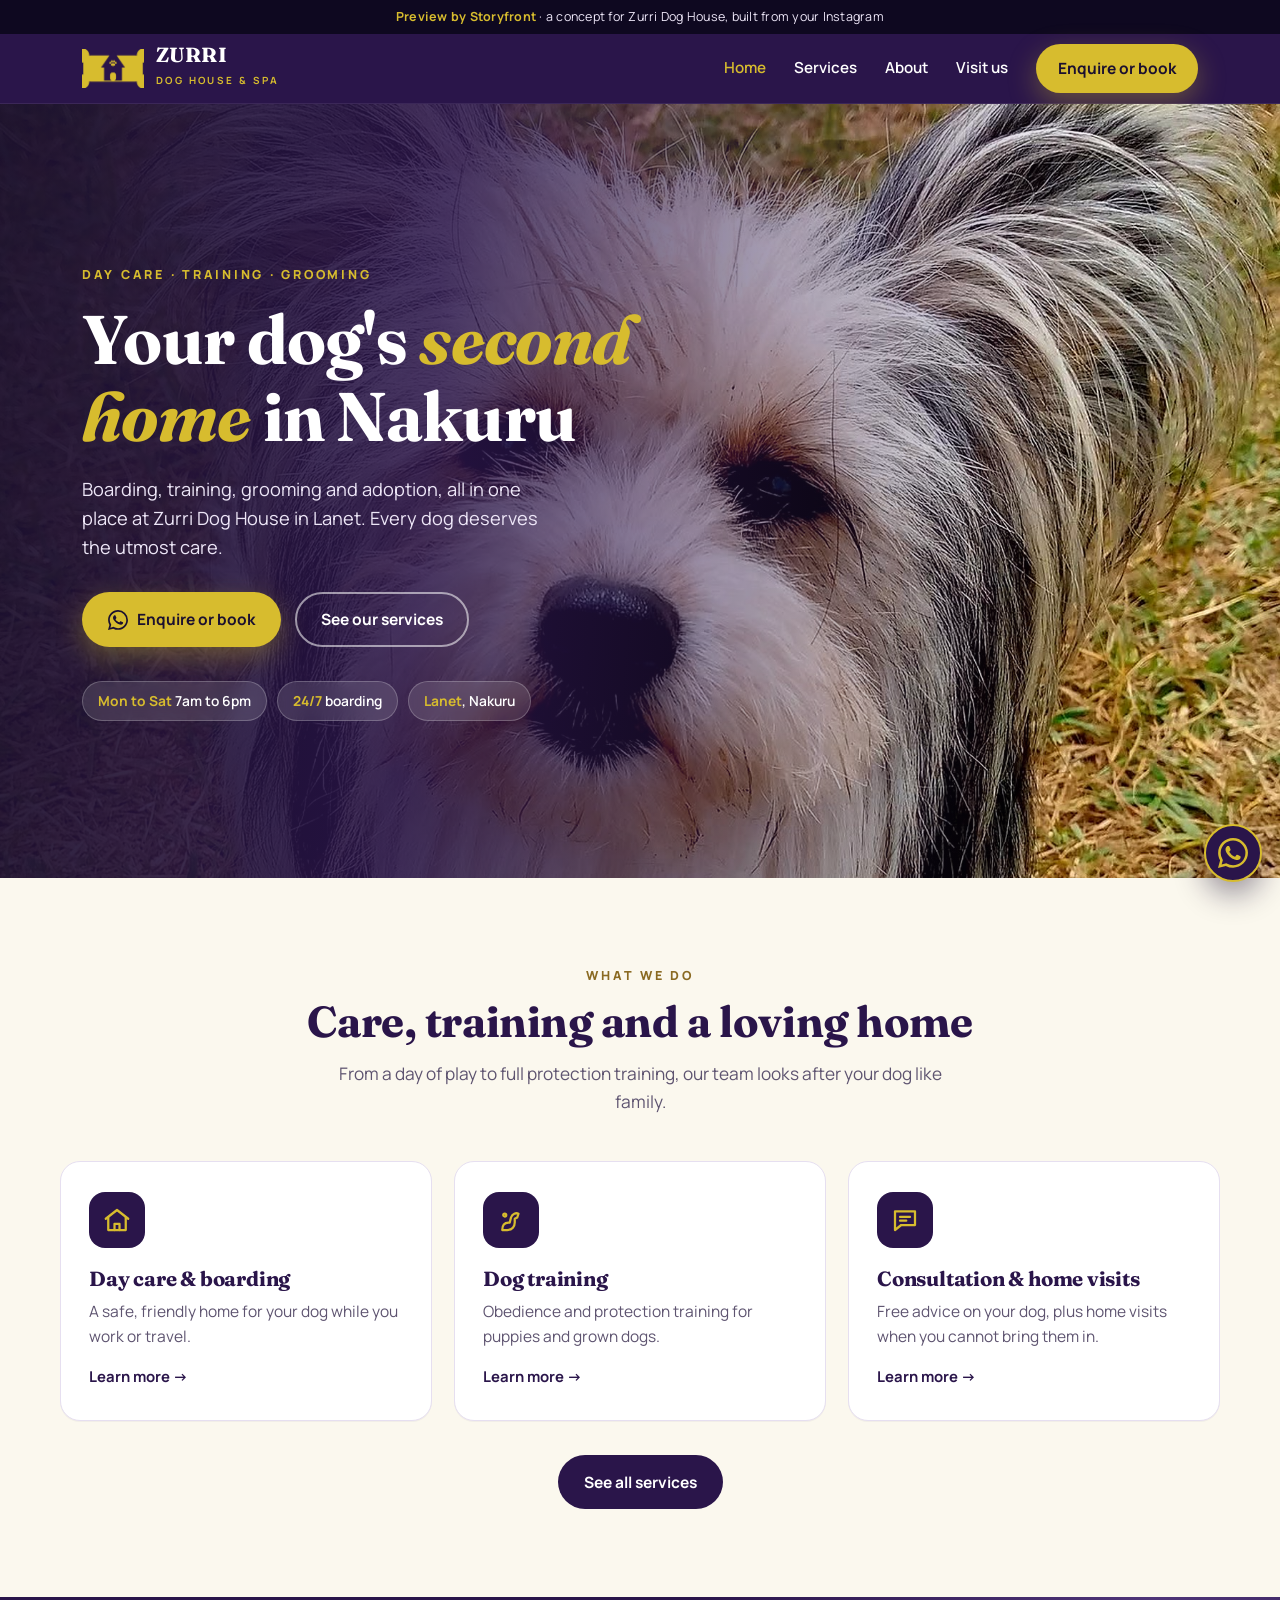
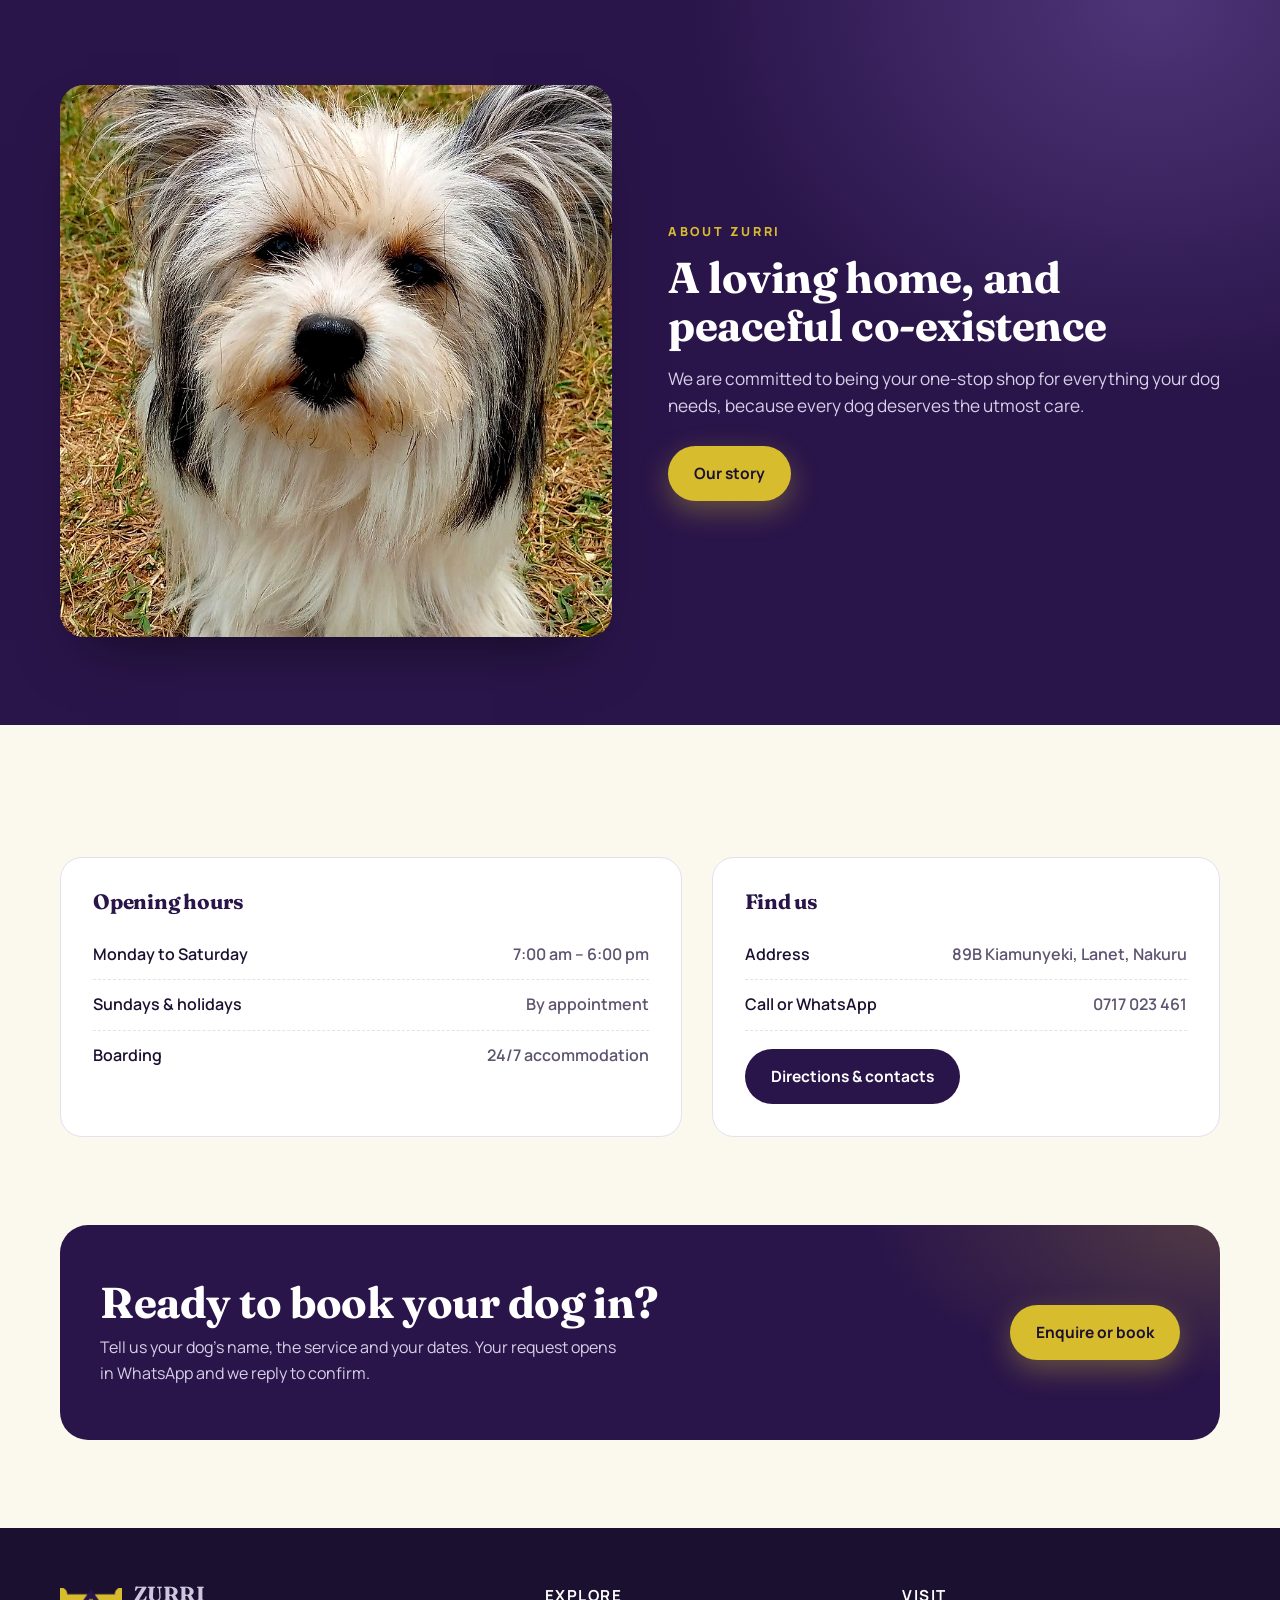
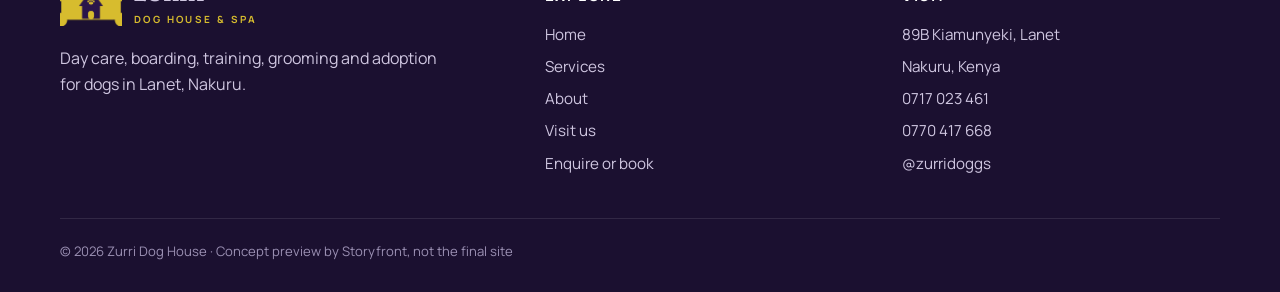
==== index.html @ 4cb2668e "Zurri Dog House v3 review copy" ====
<!DOCTYPE html>
<html lang="en"><head><meta charset="UTF-8"><meta name="viewport" content="width=device-width, initial-scale=1"><meta name="robots" content="noindex, nofollow">
<title>Zurri Dog House & Spa | Day care, training and grooming in Nakuru</title><meta name="description" content="Dog day care and boarding, training, grooming and adoption at Zurri Dog House, Lanet, Nakuru. Open Monday to Saturday, 7am to 6pm."><meta name="theme-color" content="#2A154A">
<link rel="canonical" href="https://storyfront-studio.github.io/zurri-dog-house-review/">
<meta property="og:type" content="website"><meta property="og:site_name" content="Zurri Dog House"><meta property="og:title" content="Zurri Dog House & Spa | Day care, training and grooming in Nakuru"><meta property="og:description" content="Dog day care and boarding, training, grooming and adoption at Zurri Dog House, Lanet, Nakuru. Open Monday to Saturday, 7am to 6pm."><meta property="og:url" content="https://storyfront-studio.github.io/zurri-dog-house-review/"><meta property="og:image" content="https://storyfront-studio.github.io/zurri-dog-house-review/assets/img/og-card.jpg"><meta property="og:image:width" content="1200"><meta property="og:image:height" content="630"><meta property="og:image:alt" content="Zurri Dog House and Spa, Lanet, Nakuru">
<meta name="twitter:card" content="summary_large_image"><meta name="twitter:title" content="Zurri Dog House & Spa | Day care, training and grooming in Nakuru"><meta name="twitter:description" content="Dog day care and boarding, training, grooming and adoption at Zurri Dog House, Lanet, Nakuru. Open Monday to Saturday, 7am to 6pm."><meta name="twitter:image" content="https://storyfront-studio.github.io/zurri-dog-house-review/assets/img/og-card.jpg">
<link rel="icon" type="image/png" sizes="32x32" href="assets/img/favicon-32.png"><link rel="apple-touch-icon" href="assets/img/favicon-180.png">
<link rel="preconnect" href="https://fonts.googleapis.com"><link rel="preconnect" href="https://fonts.gstatic.com" crossorigin>
<link href="https://fonts.googleapis.com/css2?family=Fraunces:ital,opsz,wght@0,9..144,600;0,9..144,700;1,9..144,600&family=Manrope:wght@400;500;600;700;800&display=swap" rel="stylesheet">
<link rel="stylesheet" href="assets/css/style.css"></head><body>
<div class="pv"><b>Preview by Storyfront</b> &middot; a concept for Zurri Dog House, built from your Instagram</div>
<header class="hdr"><div class="hdr-in"><a class="brand" href="index.html"><img src="assets/img/logo-badge.png" alt="Zurri Dog House logo"><span><b>ZURRI</b><small>Dog House &amp; Spa</small></span></a>
<nav class="nav" id="nav"><button class="nx" aria-label="Close menu">&times;</button><a href="index.html" class=on>Home</a><a href="services.html">Services</a><a href="about.html">About</a><a href="contact.html">Visit us</a><a class="btn btn-gold" href="enquire.html">Enquire or book</a></nav>
<button class="tg" aria-label="Open menu"><span></span><span></span><span></span></button></div></header>
<section class="hero"><div class="hero-in"><div class="hero-copy">
<span class="eyebrow">Day care &middot; Training &middot; Grooming</span>
<h1>Your dog's <em>second home</em> in Nakuru</h1>
<p>Boarding, training, grooming and adoption, all in one place at Zurri Dog House in Lanet. Every dog deserves the utmost care.</p>
<div class="ctas"><a class="btn btn-gold" href="enquire.html"><svg width="20" height="20" viewBox="0 0 24 24" fill="currentColor" aria-hidden="true"><path d="M17.5 14.4c-.3-.15-1.76-.87-2.03-.97-.27-.1-.47-.15-.67.15-.2.3-.77.97-.94 1.17-.17.2-.35.22-.65.07-.3-.15-1.26-.46-2.4-1.48-.89-.79-1.49-1.77-1.66-2.07-.17-.3-.02-.46.13-.61.14-.13.3-.35.45-.52.15-.17.2-.3.3-.5.1-.2.05-.37-.02-.52-.08-.15-.68-1.63-.93-2.23-.24-.58-.49-.5-.67-.51h-.57c-.2 0-.52.07-.8.37-.27.3-1.04 1.02-1.04 2.5 0 1.47 1.07 2.9 1.22 3.1.15.2 2.1 3.2 5.1 4.49.71.3 1.27.49 1.7.63.72.23 1.37.2 1.88.12.58-.09 1.76-.72 2.01-1.42.25-.7.25-1.29.17-1.42-.07-.12-.27-.2-.57-.35zM12.05 21.8h-.01a9.87 9.87 0 0 1-5.03-1.38l-.36-.21-3.74.98 1-3.64-.24-.37a9.83 9.83 0 0 1-1.51-5.26c0-5.44 4.43-9.87 9.89-9.87a9.82 9.82 0 0 1 6.98 2.9 9.82 9.82 0 0 1 2.9 6.99c0 5.44-4.44 9.86-9.88 9.86zm8.4-18.27A11.8 11.8 0 0 0 12.04 0C5.46 0 .1 5.35.1 11.92c0 2.1.55 4.15 1.6 5.96L0 24l6.28-1.65a11.93 11.93 0 0 0 5.76 1.47h.01c6.58 0 11.93-5.35 11.93-11.93a11.86 11.86 0 0 0-3.53-8.36z"/></svg> Enquire or book</a><a class="btn btn-line" href="services.html">See our services</a></div>
<div class="chips"><span class="chip"><b>Mon to Sat</b> 7am to 6pm</span><span class="chip"><b>24/7</b> boarding</span><span class="chip"><b>Lanet</b>, Nakuru</span></div></div></div></section>
<section class="sec"><div class="wrap ctr"><span class="eb2">What we do</span><h2>Care, training and a loving home</h2><p class="lead">From a day of play to full protection training, our team looks after your dog like family.</p></div><div class="wrap"><div class="grid"><article class="card rv"><div class="ic"><svg viewBox="0 0 24 24"><path d="M3 11l9-7 9 7"/><path d="M5 10v10h14V10"/><path d="M10 20v-5h4v5"/></svg></div><h3>Day care & boarding</h3><p>A safe, friendly home for your dog while you work or travel.</p><a class="more" href="services.html">Learn more &rarr;</a></article><article class="card rv"><div class="ic"><svg viewBox="0 0 24 24"><path d="M5 20c0-4 2-6 5-6h1l1-4c1-3 4-4 6-3l-1 3-2 1v3c0 3-2 6-6 6z"/><circle cx="7" cy="8" r="1.2"/></svg></div><h3>Dog training</h3><p>Obedience and protection training for puppies and grown dogs.</p><a class="more" href="services.html">Learn more &rarr;</a></article><article class="card rv"><div class="ic"><svg viewBox="0 0 24 24"><path d="M4 5h16v11H9l-5 4z"/><path d="M8 9.5h8M8 12.5h5"/></svg></div><h3>Consultation & home visits</h3><p>Free advice on your dog, plus home visits when you cannot bring them in.</p><a class="more" href="services.html">Learn more &rarr;</a></article></div><p class="ctr" style="margin-top:34px"><a class="btn btn-pur" href="services.html">See all services</a></p></div></section>
<section class="sec band"><div class="wrap about"><div class="rv"><img src="assets/img/about.jpg" alt="A fluffy dog with big ears looking at the camera" loading="lazy"></div><div class="rv"><span class="eb2" style="color:var(--gld)">About Zurri</span><h2>A loving home, and peaceful co-existence</h2><p class="lead">We are committed to being your one-stop shop for everything your dog needs, because every dog deserves the utmost care.</p><p style="margin-top:26px"><a class="btn btn-gold" href="about.html">Our story</a></p></div></div></section>
<section class="sec"><div class="wrap"><div class="hours"><div class="box rv"><h3>Opening hours</h3><div class="row"><span>Monday to Saturday</span><span>7:00 am &ndash; 6:00 pm</span></div><div class="row"><span>Sundays &amp; holidays</span><span>By appointment</span></div><div class="row"><span>Boarding</span><span>24/7 accommodation</span></div></div>
<div class="box rv"><h3>Find us</h3><div class="row"><span>Address</span><span>89B Kiamunyeki, Lanet, Nakuru</span></div><div class="row"><span>Call or WhatsApp</span><span>0717 023 461</span></div><p style="margin-top:18px"><a class="btn btn-pur" href="contact.html">Directions &amp; contacts</a></p></div></div></div></section>
<section class="sec" style="padding-top:0"><div class="wrap"><div class="cta rv"><div><h2>Ready to book your dog in?</h2><p>Tell us your dog's name, the service and your dates. Your request opens in WhatsApp and we reply to confirm.</p></div><a class="btn btn-gold" href="enquire.html">Enquire or book</a></div></div></section>
<footer class="ftr"><div class="ftr-in"><div><a class="brand" href="index.html"><img src="assets/img/logo-badge.png" alt=""><span><b>ZURRI</b><small>Dog House &amp; Spa</small></span></a><p style="margin-top:16px;max-width:380px">Day care, boarding, training, grooming and adoption for dogs in Lanet, Nakuru.</p></div>
<div><h4>Explore</h4><ul><li><a href="index.html">Home</a></li><li><a href="services.html">Services</a></li><li><a href="about.html">About</a></li><li><a href="contact.html">Visit us</a></li><li><a href="enquire.html">Enquire or book</a></li></ul></div>
<div><h4>Visit</h4><ul><li>89B Kiamunyeki, Lanet</li><li>Nakuru, Kenya</li><li><a href="tel:+254717023461">0717 023 461</a></li><li><a href="tel:+254770417668">0770 417 668</a></li><li><a href="https://www.instagram.com/zurridoggs/" target="_blank" rel="noopener">@zurridoggs</a></li></ul></div></div>
<div class="cp">&copy; <span data-y></span> Zurri Dog House &middot; Concept preview by Storyfront, not the final site</div></footer><a class="wf" href="https://wa.me/254717023461?text=Hello%20Zurri%20Dog%20House%21%20I%20would%20like%20to%20ask%20about%20your%20services." target="_blank" rel="noopener" aria-label="Chat on WhatsApp"><svg width="20" height="20" viewBox="0 0 24 24" fill="currentColor" aria-hidden="true"><path d="M17.5 14.4c-.3-.15-1.76-.87-2.03-.97-.27-.1-.47-.15-.67.15-.2.3-.77.97-.94 1.17-.17.2-.35.22-.65.07-.3-.15-1.26-.46-2.4-1.48-.89-.79-1.49-1.77-1.66-2.07-.17-.3-.02-.46.13-.61.14-.13.3-.35.45-.52.15-.17.2-.3.3-.5.1-.2.05-.37-.02-.52-.08-.15-.68-1.63-.93-2.23-.24-.58-.49-.5-.67-.51h-.57c-.2 0-.52.07-.8.37-.27.3-1.04 1.02-1.04 2.5 0 1.47 1.07 2.9 1.22 3.1.15.2 2.1 3.2 5.1 4.49.71.3 1.27.49 1.7.63.72.23 1.37.2 1.88.12.58-.09 1.76-.72 2.01-1.42.25-.7.25-1.29.17-1.42-.07-.12-.27-.2-.57-.35zM12.05 21.8h-.01a9.87 9.87 0 0 1-5.03-1.38l-.36-.21-3.74.98 1-3.64-.24-.37a9.83 9.83 0 0 1-1.51-5.26c0-5.44 4.43-9.87 9.89-9.87a9.82 9.82 0 0 1 6.98 2.9 9.82 9.82 0 0 1 2.9 6.99c0 5.44-4.44 9.86-9.88 9.86zm8.4-18.27A11.8 11.8 0 0 0 12.04 0C5.46 0 .1 5.35.1 11.92c0 2.1.55 4.15 1.6 5.96L0 24l6.28-1.65a11.93 11.93 0 0 0 5.76 1.47h.01c6.58 0 11.93-5.35 11.93-11.93a11.86 11.86 0 0 0-3.53-8.36z"/></svg></a>
<script src="assets/js/main.js"></script></body></html>
---- assets/css/style.css ----
*{box-sizing:border-box;margin:0;padding:0}html{scroll-behavior:smooth;scroll-padding-top:90px}
:root{--pur:#2A154A;--ink:#1B1030;--gld:#D7BC2E;--lil:#7A5CB0;--crm:#FBF8EE;--mut:#5E5470;--line:#E6DFF0}
body{font-family:'Manrope',system-ui,sans-serif;color:var(--ink);background:var(--crm);line-height:1.6;-webkit-font-smoothing:antialiased}
img{max-width:100%;display:block}a{color:inherit;text-decoration:none}
h1,h2,h3{font-family:'Fraunces',Georgia,serif;line-height:1.12;letter-spacing:-.01em}
.pv{background:#0E0820;color:#EDE6F7;text-align:center;font-size:.78rem;padding:7px 12px;letter-spacing:.02em}.pv b{color:var(--gld)}
.hdr{position:sticky;top:0;z-index:50;background:var(--pur);color:#fff;border-bottom:1px solid rgba(255,255,255,.08)}
.hdr-in{max-width:1160px;margin:0 auto;padding:10px 22px;display:flex;align-items:center;justify-content:space-between;gap:16px}
.brand{display:flex;align-items:center;gap:12px}.brand img{width:62px;height:auto}.brand b{font-family:'Fraunces',serif;font-size:1.28rem;letter-spacing:.02em;display:block;line-height:1}.brand small{font-size:.62rem;letter-spacing:.24em;text-transform:uppercase;color:var(--gld);font-weight:700}
.nav{display:flex;align-items:center;gap:28px;font-weight:600;font-size:.95rem}.nav a:hover{color:var(--gld)}
.btn{display:inline-flex;align-items:center;gap:9px;padding:13px 24px;border-radius:999px;font-weight:700;font-size:.97rem;border:2px solid transparent;cursor:pointer;transition:transform .18s,box-shadow .18s,background .18s}
.btn:hover{transform:translateY(-2px)}.btn-gold{background:var(--gld);color:var(--ink);box-shadow:0 10px 28px rgba(215,188,46,.35)}.btn-gold:hover{background:#E4CB45}
.btn-line{border-color:rgba(255,255,255,.55);color:#fff}.btn-line:hover{background:rgba(255,255,255,.12)}.btn-pur{background:var(--pur);color:#fff}
.nav .btn{padding:10px 20px}.tg{display:none;background:none;border:0;padding:8px;cursor:pointer}.tg span{display:block;width:26px;height:2.5px;background:#fff;margin:5px 0;border-radius:2px}.nx{display:none}
.hero{position:relative;min-height:clamp(560px,86vh,780px);display:flex;align-items:center;color:#fff;background:#1B1030 url(../img/hero-wide.jpg) 72% center/cover no-repeat;isolation:isolate}
.hero::before{content:"";position:absolute;inset:0;z-index:-1;background:linear-gradient(95deg,rgba(27,16,48,.94) 0%,rgba(42,21,74,.86) 34%,rgba(42,21,74,.35) 62%,rgba(42,21,74,0) 82%)}
.hero-in{max-width:1160px;margin:0 auto;padding:70px 22px;width:100%}.hero-copy{max-width:560px}
.eyebrow{display:inline-block;font-size:.78rem;font-weight:800;letter-spacing:.22em;text-transform:uppercase;color:var(--gld);margin-bottom:16px}
.hero h1{font-size:clamp(2.5rem,5.6vw,4.3rem);font-weight:700;margin-bottom:20px}.hero h1 em{color:var(--gld);font-style:italic}
.hero p{font-size:1.14rem;color:#EDE6F7;max-width:480px;margin-bottom:30px}.ctas{display:flex;flex-wrap:wrap;gap:14px}
.chips{display:flex;flex-wrap:wrap;gap:10px;margin-top:34px}.chip{background:rgba(255,255,255,.12);border:1px solid rgba(255,255,255,.22);backdrop-filter:blur(6px);padding:8px 15px;border-radius:999px;font-size:.86rem;font-weight:600}.chip b{color:var(--gld)}
.sec{padding:88px 22px}.wrap{max-width:1160px;margin:0 auto}.ctr{text-align:center}.sec h2{font-size:clamp(1.9rem,3.6vw,2.7rem);margin-bottom:14px;color:var(--pur)}.lead{color:var(--mut);font-size:1.08rem;max-width:620px}.ctr .lead{margin:0 auto}
.eb2{display:block;font-size:.78rem;font-weight:800;letter-spacing:.22em;text-transform:uppercase;color:#8A6A22;margin-bottom:12px}
.grid{display:grid;grid-template-columns:repeat(3,1fr);gap:22px;margin-top:46px}
.card{background:#fff;border:1px solid var(--line);border-radius:20px;padding:30px 28px;box-shadow:0 1px 0 rgba(42,21,74,.04);transition:transform .22s,box-shadow .22s}.card:hover{transform:translateY(-5px);box-shadow:0 22px 48px -22px rgba(42,21,74,.35)}
.ic{width:56px;height:56px;border-radius:16px;background:var(--pur);display:grid;place-items:center;margin-bottom:20px}.ic svg{width:30px;height:30px;stroke:var(--gld);fill:none;stroke-width:1.8;stroke-linecap:round;stroke-linejoin:round}
.card h3{font-size:1.28rem;color:var(--pur);margin-bottom:8px}.card p{color:var(--mut);font-size:.97rem}.card .more{display:inline-block;margin-top:16px;font-weight:700;color:var(--pur);font-size:.93rem}.card .more:hover{color:#8A6A22}
.band{background:var(--pur);color:#fff;background-image:radial-gradient(60% 90% at 90% 0,rgba(122,92,176,.45),transparent 60%)}
.about{display:grid;grid-template-columns:1fr 1fr;gap:56px;align-items:center}.about img{border-radius:24px;aspect-ratio:1/1;object-fit:cover;box-shadow:0 30px 60px -28px rgba(0,0,0,.6)}
.band h2{color:#fff}.band .lead{color:#D8CFE8}.list{list-style:none;margin-top:24px;display:grid;gap:12px}.list li{display:flex;gap:12px;align-items:flex-start;font-weight:600}.list li::before{content:"";flex:0 0 22px;height:22px;margin-top:2px;border-radius:50%;background:var(--gld) url("data:image/svg+xml,%3Csvg xmlns='http://www.w3.org/2000/svg' viewBox='0 0 24 24'%3E%3Cpath d='M6 12.5l4 4 8-9' fill='none' stroke='%231B1030' stroke-width='3' stroke-linecap='round' stroke-linejoin='round'/%3E%3C/svg%3E") center/70% no-repeat}
.train{display:flex;flex-wrap:wrap;gap:10px;justify-content:center;margin-top:34px}.train span{background:#fff;border:1px solid var(--line);padding:11px 18px;border-radius:999px;font-weight:700;color:var(--pur);font-size:.95rem}
.hours{display:grid;grid-template-columns:1.1fr .9fr;gap:30px;margin-top:44px}.box{background:#fff;border:1px solid var(--line);border-radius:22px;padding:32px}.box h3{color:var(--pur);font-size:1.3rem;margin-bottom:16px}
.row{display:flex;justify-content:space-between;gap:12px;padding:12px 0;border-bottom:1px dashed var(--line);font-weight:600}.row:last-child{border:0}.row span:last-child{color:var(--mut);text-align:right}
.cta{background:var(--pur);border-radius:28px;padding:54px 40px;color:#fff;display:flex;align-items:center;justify-content:space-between;gap:30px;background-image:radial-gradient(50% 120% at 100% 0,rgba(215,188,46,.22),transparent 60%)}.cta h2{color:#fff;margin-bottom:8px}.cta p{color:#D8CFE8;max-width:520px}
.ftr{background:var(--ink);color:#CFC6E0;padding:56px 22px 30px}.ftr-in{max-width:1160px;margin:0 auto;display:grid;grid-template-columns:1.4fr 1fr 1fr;gap:40px}.ftr h4{color:#fff;margin-bottom:14px;font-size:.95rem;letter-spacing:.1em;text-transform:uppercase}.ftr li{list-style:none;margin:8px 0;font-size:.95rem}.ftr a:hover{color:var(--gld)}
.cp{max-width:1160px;margin:34px auto 0;padding-top:22px;border-top:1px solid rgba(255,255,255,.1);font-size:.82rem;color:#9B90B3}
.wf{position:fixed;right:18px;bottom:18px;z-index:40;width:58px;height:58px;border-radius:50%;background:#25D366;display:grid;place-items:center;color:#fff;box-shadow:0 12px 30px rgba(0,0,0,.35)}.wf svg{width:30px;height:30px}
.fc{background:#fff;border:1px solid var(--line);border-radius:22px;padding:34px;max-width:620px;margin:40px auto 0;box-shadow:0 30px 60px -36px rgba(42,21,74,.4)}label{display:block;font-weight:700;font-size:.9rem;margin:16px 0 6px;color:var(--pur)}
input,select,textarea{width:100%;font:inherit;padding:13px 14px;border:1.5px solid var(--line);border-radius:12px;background:var(--crm);color:var(--ink)}input:focus,select:focus,textarea:focus{outline:none;border-color:var(--lil);box-shadow:0 0 0 4px rgba(122,92,176,.15)}
.fc .btn{width:100%;justify-content:center;margin-top:22px;background:#25D366;color:#fff}.hint{font-size:.82rem;color:var(--mut);margin-top:12px;text-align:center}
.rv{opacity:0;transform:translateY(18px);transition:opacity .6s,transform .6s}.rv.in{opacity:1;transform:none}
@media(max-width:900px){.grid{grid-template-columns:1fr 1fr}.about,.hours{grid-template-columns:1fr}.about{gap:34px}.cta{flex-direction:column;align-items:flex-start;padding:40px 28px}.ftr-in{grid-template-columns:1fr 1fr}.ftr-in>div:first-child{grid-column:1/-1}}
@media(max-width:840px){.tg{display:block}.hdr{backdrop-filter:none}
.nav{position:fixed;inset:0;height:100vh;height:100dvh;background:var(--ink);flex-direction:column;justify-content:center;gap:30px;font-size:1.4rem;transform:translateX(100%);transition:transform .28s ease;z-index:80;overflow-y:auto}.nav.open{transform:none}.nav .btn{font-size:1.05rem;padding:14px 28px}
.nx{display:block;position:absolute;top:18px;right:20px;background:none;border:0;color:#fff;font-size:2.2rem;cursor:pointer}
.hero{background:#1B1030 url(../img/hero-tall.jpg) top center/100% auto no-repeat;align-items:flex-end;min-height:max(840px,100svh)}.hero::before{background:linear-gradient(0deg,#1B1030 0%,#1B1030 48%,rgba(27,16,48,.6) 56%,rgba(27,16,48,0) 66%)}.hero-in{padding:40px 20px 44px}.sec{padding:64px 20px}}
@media(max-width:600px){.grid{grid-template-columns:1fr}.brand img{width:52px}.brand b{font-size:1.1rem}.ftr-in{grid-template-columns:1fr}}
@media(prefers-reduced-motion:reduce){.rv{opacity:1;transform:none;transition:none}html{scroll-behavior:auto}}

/* v3: brand-coloured WhatsApp button + multi-page styles */
.wf{background:var(--pur);color:var(--gld);border:2px solid var(--gld);box-shadow:0 12px 30px rgba(27,16,48,.45)}.wf:hover{background:var(--gld);color:var(--pur)}
.fc .btn{background:var(--gld);color:var(--ink);box-shadow:0 10px 28px rgba(215,188,46,.3)}
.nav a.on:not(.btn){color:var(--gld)}
.ph{background:var(--pur);color:#fff;background-image:radial-gradient(60% 140% at 92% 0,rgba(122,92,176,.5),transparent 60%),radial-gradient(40% 100% at 0 100%,rgba(215,188,46,.12),transparent 60%);padding:76px 22px 70px}
.ph .wrap{max-width:1160px}.ph h1{font-size:clamp(2.2rem,4.6vw,3.4rem);margin:6px 0 14px}.ph h1 em{color:var(--gld);font-style:italic}.ph p{color:#D8CFE8;max-width:620px;font-size:1.1rem}.crumb{font-size:.82rem;color:#B9AED0;letter-spacing:.04em}.crumb a:hover{color:var(--gld)}
.svc{display:grid;grid-template-columns:auto 1fr auto;gap:26px;align-items:center;background:#fff;border:1px solid var(--line);border-radius:22px;padding:28px 30px;margin-bottom:18px;transition:transform .22s,box-shadow .22s}.svc:hover{transform:translateY(-3px);box-shadow:0 22px 48px -24px rgba(42,21,74,.35)}
.svc .ic{margin:0}.svc h3{font-size:1.35rem;color:var(--pur);margin-bottom:6px}.svc p{color:var(--mut)}.svc ul{margin:10px 0 0 18px;color:var(--mut);font-size:.95rem}
.vals{display:grid;grid-template-columns:repeat(3,1fr);gap:22px;margin-top:40px}
.tx{display:flex;gap:14px;flex-wrap:wrap;margin-top:26px}
@media(max-width:900px){.vals{grid-template-columns:1fr}.svc{grid-template-columns:1fr;gap:16px}.svc .btn{justify-self:start}}
@media(max-width:840px){.ph{padding:52px 20px 48px}}
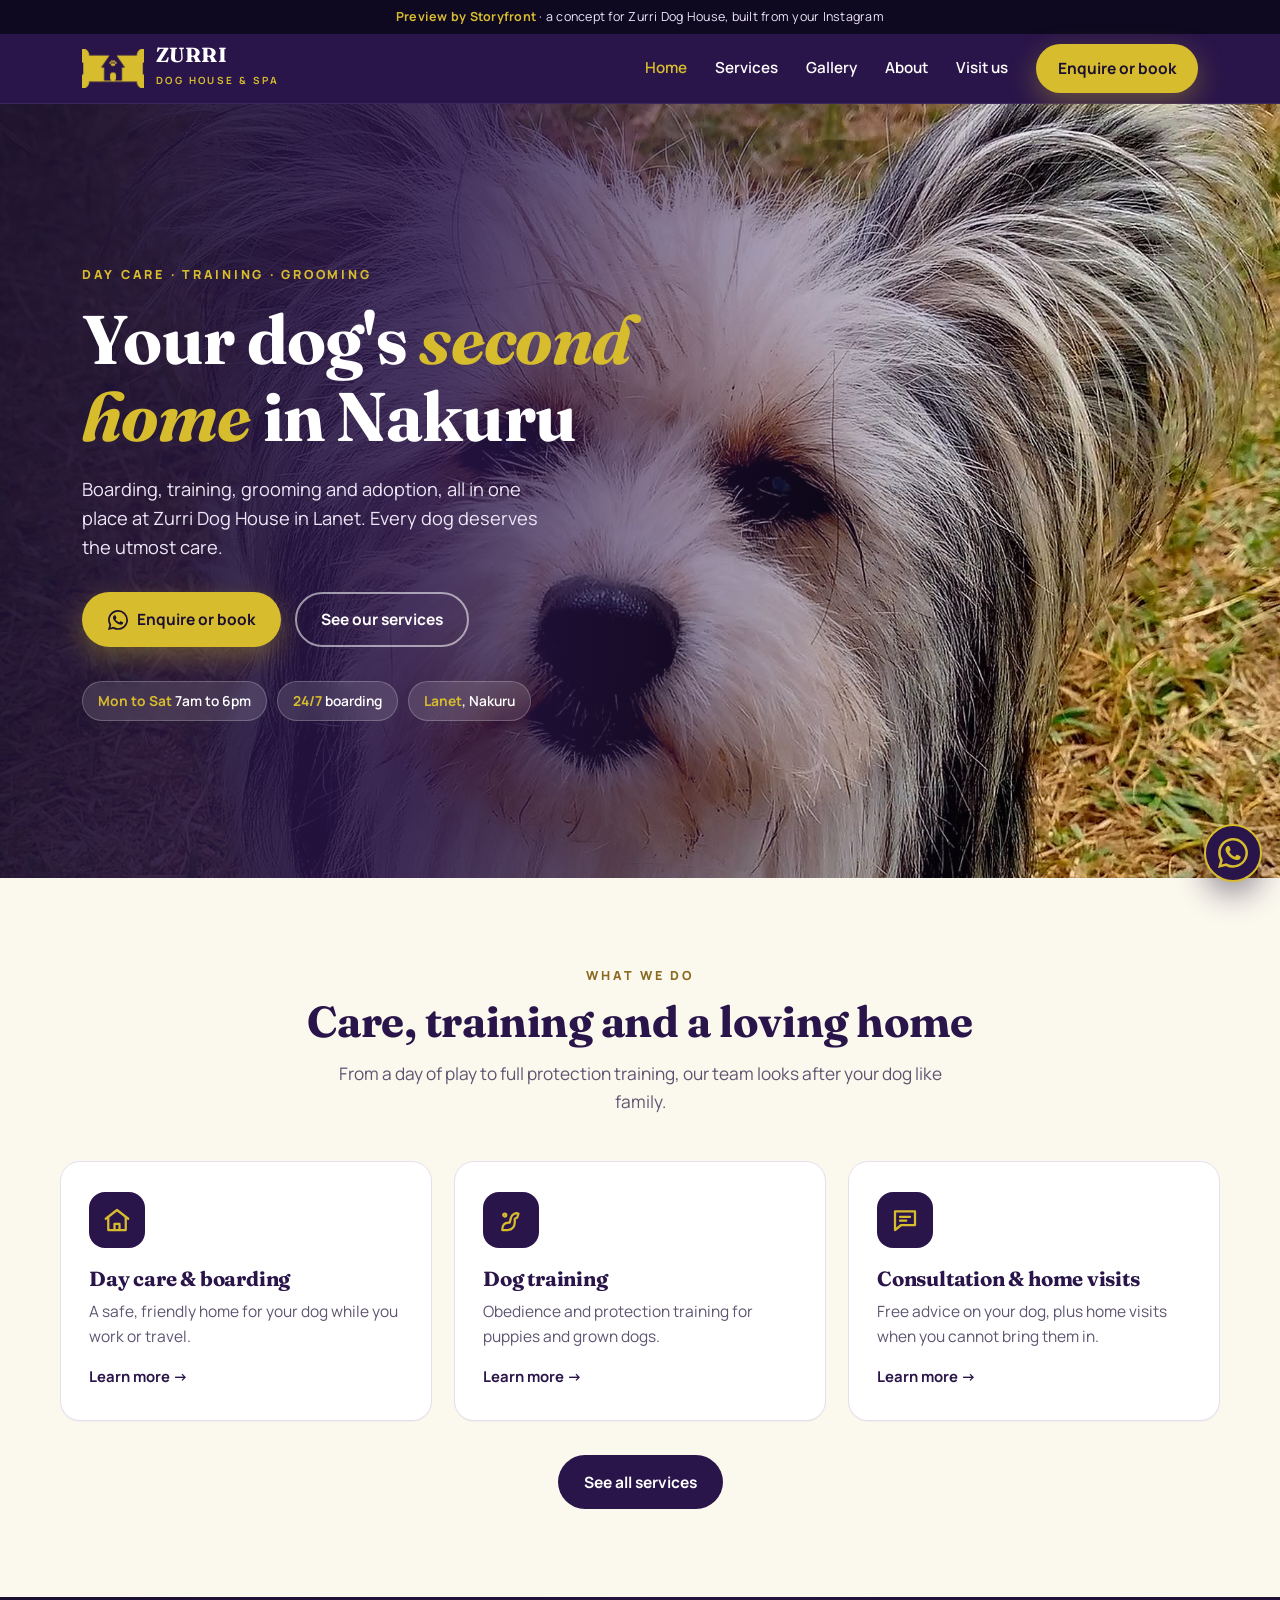
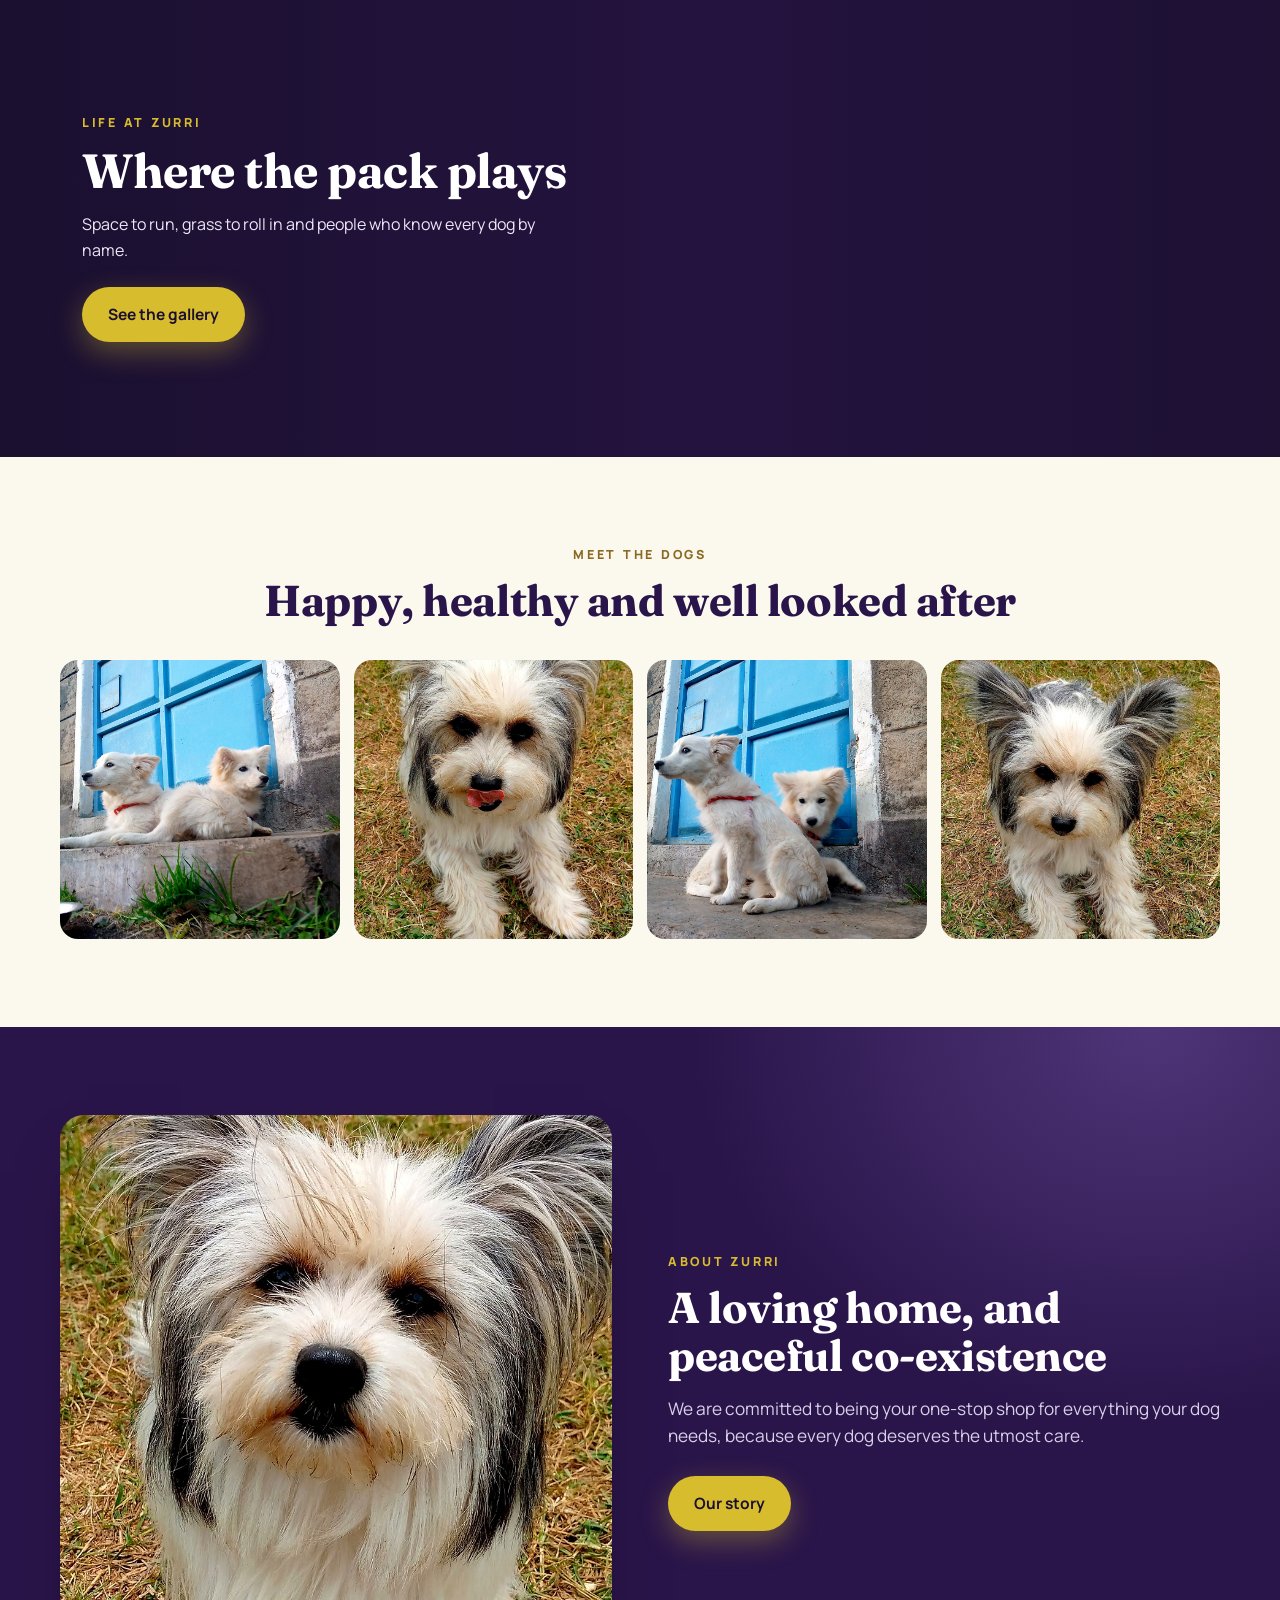
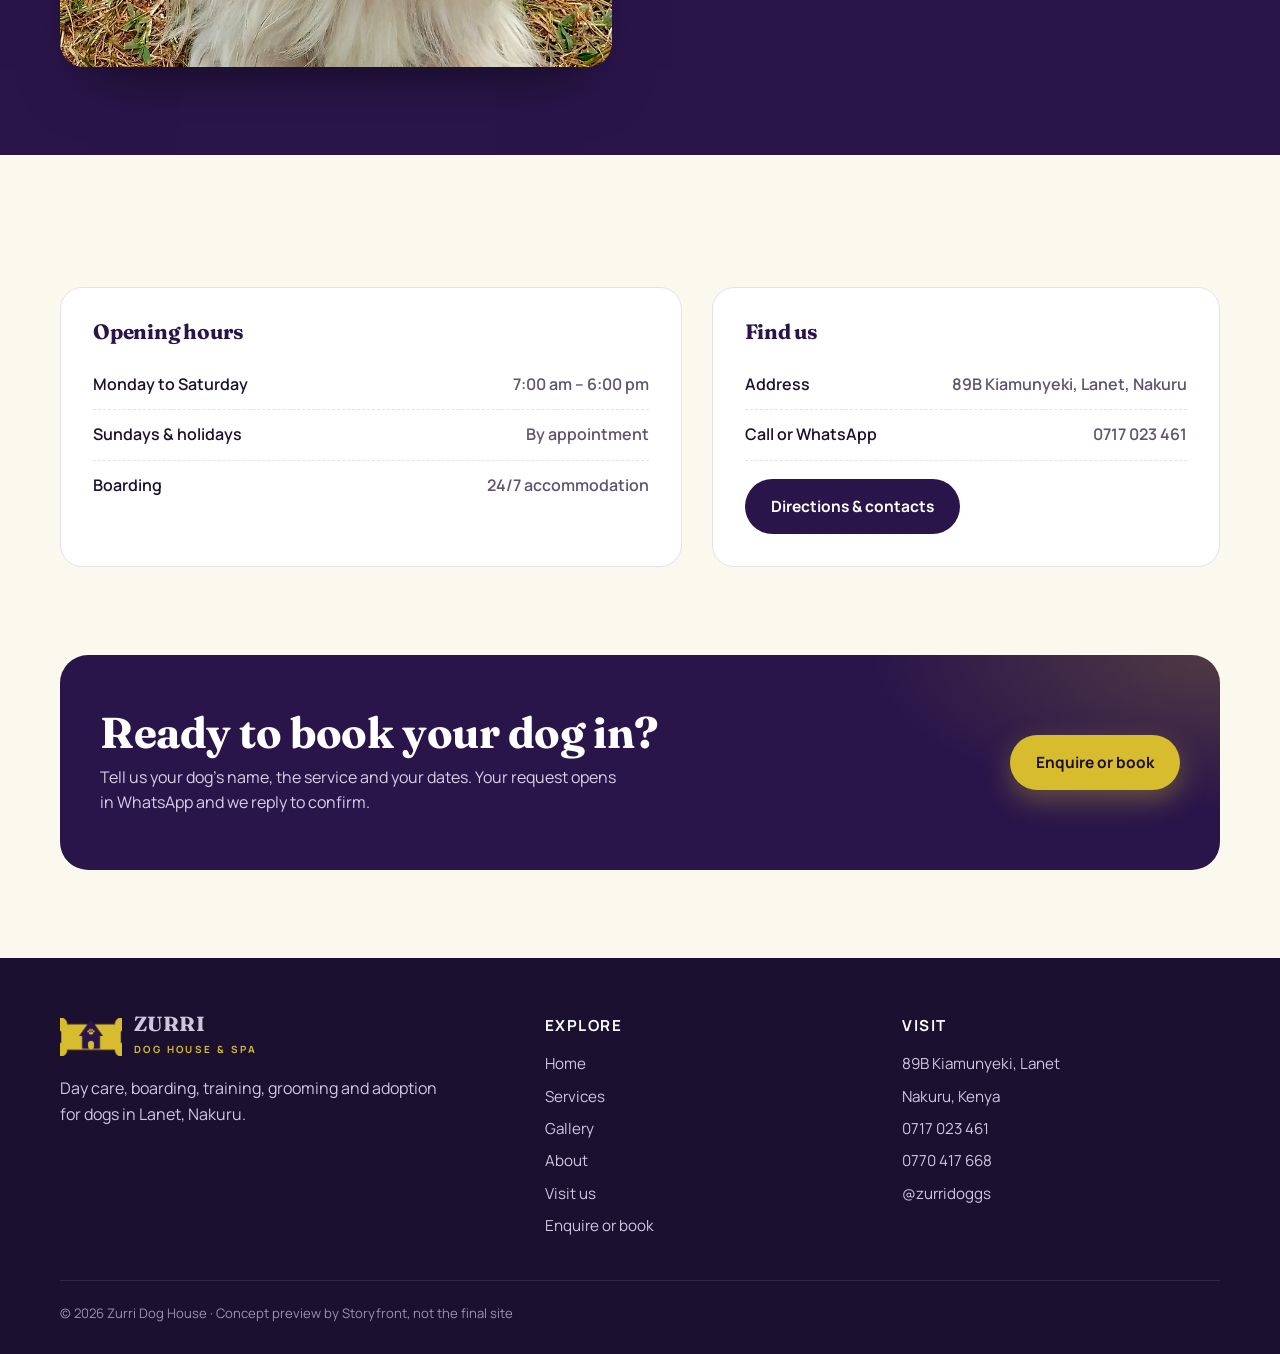
==== commit 3165db70: "Zurri v4 pages and photos" ====
--- a/index.html
+++ b/index.html
@@ -1,4 +1,4 @@
-<!DOCTYPE html>
+﻿<!DOCTYPE html>
 <html lang="en"><head><meta charset="UTF-8"><meta name="viewport" content="width=device-width, initial-scale=1"><meta name="robots" content="noindex, nofollow">
 <title>Zurri Dog House & Spa | Day care, training and grooming in Nakuru</title><meta name="description" content="Dog day care and boarding, training, grooming and adoption at Zurri Dog House, Lanet, Nakuru. Open Monday to Saturday, 7am to 6pm."><meta name="theme-color" content="#2A154A">
 <link rel="canonical" href="https://storyfront-studio.github.io/zurri-dog-house-review/">
@@ -10,7 +10,7 @@
 <link rel="stylesheet" href="assets/css/style.css"></head><body>
 <div class="pv"><b>Preview by Storyfront</b> &middot; a concept for Zurri Dog House, built from your Instagram</div>
 <header class="hdr"><div class="hdr-in"><a class="brand" href="index.html"><img src="assets/img/logo-badge.png" alt="Zurri Dog House logo"><span><b>ZURRI</b><small>Dog House &amp; Spa</small></span></a>
-<nav class="nav" id="nav"><button class="nx" aria-label="Close menu">&times;</button><a href="index.html" class=on>Home</a><a href="services.html">Services</a><a href="about.html">About</a><a href="contact.html">Visit us</a><a class="btn btn-gold" href="enquire.html">Enquire or book</a></nav>
+<nav class="nav" id="nav"><button class="nx" aria-label="Close menu">&times;</button><a href="index.html" class=on>Home</a><a href="services.html">Services</a><a href="gallery.html">Gallery</a><a href="about.html">About</a><a href="contact.html">Visit us</a><a class="btn btn-gold" href="enquire.html">Enquire or book</a></nav>
 <button class="tg" aria-label="Open menu"><span></span><span></span><span></span></button></div></header>
 <section class="hero"><div class="hero-in"><div class="hero-copy">
 <span class="eyebrow">Day care &middot; Training &middot; Grooming</span>
@@ -19,12 +19,14 @@
 <div class="ctas"><a class="btn btn-gold" href="enquire.html"><svg width="20" height="20" viewBox="0 0 24 24" fill="currentColor" aria-hidden="true"><path d="M17.5 14.4c-.3-.15-1.76-.87-2.03-.97-.27-.1-.47-.15-.67.15-.2.3-.77.97-.94 1.17-.17.2-.35.22-.65.07-.3-.15-1.26-.46-2.4-1.48-.89-.79-1.49-1.77-1.66-2.07-.17-.3-.02-.46.13-.61.14-.13.3-.35.45-.52.15-.17.2-.3.3-.5.1-.2.05-.37-.02-.52-.08-.15-.68-1.63-.93-2.23-.24-.58-.49-.5-.67-.51h-.57c-.2 0-.52.07-.8.37-.27.3-1.04 1.02-1.04 2.5 0 1.47 1.07 2.9 1.22 3.1.15.2 2.1 3.2 5.1 4.49.71.3 1.27.49 1.7.63.72.23 1.37.2 1.88.12.58-.09 1.76-.72 2.01-1.42.25-.7.25-1.29.17-1.42-.07-.12-.27-.2-.57-.35zM12.05 21.8h-.01a9.87 9.87 0 0 1-5.03-1.38l-.36-.21-3.74.98 1-3.64-.24-.37a9.83 9.83 0 0 1-1.51-5.26c0-5.44 4.43-9.87 9.89-9.87a9.82 9.82 0 0 1 6.98 2.9 9.82 9.82 0 0 1 2.9 6.99c0 5.44-4.44 9.86-9.88 9.86zm8.4-18.27A11.8 11.8 0 0 0 12.04 0C5.46 0 .1 5.35.1 11.92c0 2.1.55 4.15 1.6 5.96L0 24l6.28-1.65a11.93 11.93 0 0 0 5.76 1.47h.01c6.58 0 11.93-5.35 11.93-11.93a11.86 11.86 0 0 0-3.53-8.36z"/></svg> Enquire or book</a><a class="btn btn-line" href="services.html">See our services</a></div>
 <div class="chips"><span class="chip"><b>Mon to Sat</b> 7am to 6pm</span><span class="chip"><b>24/7</b> boarding</span><span class="chip"><b>Lanet</b>, Nakuru</span></div></div></div></section>
 <section class="sec"><div class="wrap ctr"><span class="eb2">What we do</span><h2>Care, training and a loving home</h2><p class="lead">From a day of play to full protection training, our team looks after your dog like family.</p></div><div class="wrap"><div class="grid"><article class="card rv"><div class="ic"><svg viewBox="0 0 24 24"><path d="M3 11l9-7 9 7"/><path d="M5 10v10h14V10"/><path d="M10 20v-5h4v5"/></svg></div><h3>Day care & boarding</h3><p>A safe, friendly home for your dog while you work or travel.</p><a class="more" href="services.html">Learn more &rarr;</a></article><article class="card rv"><div class="ic"><svg viewBox="0 0 24 24"><path d="M5 20c0-4 2-6 5-6h1l1-4c1-3 4-4 6-3l-1 3-2 1v3c0 3-2 6-6 6z"/><circle cx="7" cy="8" r="1.2"/></svg></div><h3>Dog training</h3><p>Obedience and protection training for puppies and grown dogs.</p><a class="more" href="services.html">Learn more &rarr;</a></article><article class="card rv"><div class="ic"><svg viewBox="0 0 24 24"><path d="M4 5h16v11H9l-5 4z"/><path d="M8 9.5h8M8 12.5h5"/></svg></div><h3>Consultation & home visits</h3><p>Free advice on your dog, plus home visits when you cannot bring them in.</p><a class="more" href="services.html">Learn more &rarr;</a></article></div><p class="ctr" style="margin-top:34px"><a class="btn btn-pur" href="services.html">See all services</a></p></div></section>
+<section class="vband"><video autoplay muted loop playsinline preload="metadata" poster="assets/media/pack.jpg" aria-hidden="true"><source src="assets/media/pack.mp4" type="video/mp4"></video><div class="wrap" style="width:100%;padding:60px 22px"><span class="eb2" style="color:var(--gld)">Life at Zurri</span><h2>Where the pack plays</h2><p>Space to run, grass to roll in and people who know every dog by name.</p><a class="btn btn-gold" href="gallery.html">See the gallery</a></div></section>
+<section class="sec"><div class="wrap ctr"><span class="eb2">Meet the dogs</span><h2>Happy, healthy and well looked after</h2><div class="strip"><img src="assets/img/g1.jpg" alt="Two white dogs resting on a doorstep" loading="lazy"><img src="assets/img/g2.jpg" alt="A cheeky terrier with its tongue out" loading="lazy"><img src="assets/img/g5.jpg" alt="Two white puppies by a blue door" loading="lazy"><img src="assets/img/g3.jpg" alt="A terrier with big ears" loading="lazy"></div></div></section>
 <section class="sec band"><div class="wrap about"><div class="rv"><img src="assets/img/about.jpg" alt="A fluffy dog with big ears looking at the camera" loading="lazy"></div><div class="rv"><span class="eb2" style="color:var(--gld)">About Zurri</span><h2>A loving home, and peaceful co-existence</h2><p class="lead">We are committed to being your one-stop shop for everything your dog needs, because every dog deserves the utmost care.</p><p style="margin-top:26px"><a class="btn btn-gold" href="about.html">Our story</a></p></div></div></section>
 <section class="sec"><div class="wrap"><div class="hours"><div class="box rv"><h3>Opening hours</h3><div class="row"><span>Monday to Saturday</span><span>7:00 am &ndash; 6:00 pm</span></div><div class="row"><span>Sundays &amp; holidays</span><span>By appointment</span></div><div class="row"><span>Boarding</span><span>24/7 accommodation</span></div></div>
 <div class="box rv"><h3>Find us</h3><div class="row"><span>Address</span><span>89B Kiamunyeki, Lanet, Nakuru</span></div><div class="row"><span>Call or WhatsApp</span><span>0717 023 461</span></div><p style="margin-top:18px"><a class="btn btn-pur" href="contact.html">Directions &amp; contacts</a></p></div></div></div></section>
 <section class="sec" style="padding-top:0"><div class="wrap"><div class="cta rv"><div><h2>Ready to book your dog in?</h2><p>Tell us your dog's name, the service and your dates. Your request opens in WhatsApp and we reply to confirm.</p></div><a class="btn btn-gold" href="enquire.html">Enquire or book</a></div></div></section>
 <footer class="ftr"><div class="ftr-in"><div><a class="brand" href="index.html"><img src="assets/img/logo-badge.png" alt=""><span><b>ZURRI</b><small>Dog House &amp; Spa</small></span></a><p style="margin-top:16px;max-width:380px">Day care, boarding, training, grooming and adoption for dogs in Lanet, Nakuru.</p></div>
-<div><h4>Explore</h4><ul><li><a href="index.html">Home</a></li><li><a href="services.html">Services</a></li><li><a href="about.html">About</a></li><li><a href="contact.html">Visit us</a></li><li><a href="enquire.html">Enquire or book</a></li></ul></div>
+<div><h4>Explore</h4><ul><li><a href="index.html">Home</a></li><li><a href="services.html">Services</a></li><li><a href="gallery.html">Gallery</a></li><li><a href="about.html">About</a></li><li><a href="contact.html">Visit us</a></li><li><a href="enquire.html">Enquire or book</a></li></ul></div>
 <div><h4>Visit</h4><ul><li>89B Kiamunyeki, Lanet</li><li>Nakuru, Kenya</li><li><a href="tel:+254717023461">0717 023 461</a></li><li><a href="tel:+254770417668">0770 417 668</a></li><li><a href="https://www.instagram.com/zurridoggs/" target="_blank" rel="noopener">@zurridoggs</a></li></ul></div></div>
 <div class="cp">&copy; <span data-y></span> Zurri Dog House &middot; Concept preview by Storyfront, not the final site</div></footer><a class="wf" href="https://wa.me/254717023461?text=Hello%20Zurri%20Dog%20House%21%20I%20would%20like%20to%20ask%20about%20your%20services." target="_blank" rel="noopener" aria-label="Chat on WhatsApp"><svg width="20" height="20" viewBox="0 0 24 24" fill="currentColor" aria-hidden="true"><path d="M17.5 14.4c-.3-.15-1.76-.87-2.03-.97-.27-.1-.47-.15-.67.15-.2.3-.77.97-.94 1.17-.17.2-.35.22-.65.07-.3-.15-1.26-.46-2.4-1.48-.89-.79-1.49-1.77-1.66-2.07-.17-.3-.02-.46.13-.61.14-.13.3-.35.45-.52.15-.17.2-.3.3-.5.1-.2.05-.37-.02-.52-.08-.15-.68-1.63-.93-2.23-.24-.58-.49-.5-.67-.51h-.57c-.2 0-.52.07-.8.37-.27.3-1.04 1.02-1.04 2.5 0 1.47 1.07 2.9 1.22 3.1.15.2 2.1 3.2 5.1 4.49.71.3 1.27.49 1.7.63.72.23 1.37.2 1.88.12.58-.09 1.76-.72 2.01-1.42.25-.7.25-1.29.17-1.42-.07-.12-.27-.2-.57-.35zM12.05 21.8h-.01a9.87 9.87 0 0 1-5.03-1.38l-.36-.21-3.74.98 1-3.64-.24-.37a9.83 9.83 0 0 1-1.51-5.26c0-5.44 4.43-9.87 9.89-9.87a9.82 9.82 0 0 1 6.98 2.9 9.82 9.82 0 0 1 2.9 6.99c0 5.44-4.44 9.86-9.88 9.86zm8.4-18.27A11.8 11.8 0 0 0 12.04 0C5.46 0 .1 5.35.1 11.92c0 2.1.55 4.15 1.6 5.96L0 24l6.28-1.65a11.93 11.93 0 0 0 5.76 1.47h.01c6.58 0 11.93-5.35 11.93-11.93a11.86 11.86 0 0 0-3.53-8.36z"/></svg></a>
 <script src="assets/js/main.js"></script></body></html>
--- a/assets/css/style.css
+++ b/assets/css/style.css
@@ -59,3 +59,13 @@
 .tx{display:flex;gap:14px;flex-wrap:wrap;margin-top:26px}
 @media(max-width:900px){.vals{grid-template-columns:1fr}.svc{grid-template-columns:1fr;gap:16px}.svc .btn{justify-self:start}}
 @media(max-width:840px){.ph{padding:52px 20px 48px}}
+
+/* v4: gallery, video band */
+.gal{columns:3 280px;column-gap:16px}.gal figure{break-inside:avoid;margin:0 0 16px;border-radius:18px;overflow:hidden;background:#fff;border:1px solid var(--line)}.gal img,.gal video{width:100%;display:block}
+.gal figcaption{padding:10px 14px;font-size:.88rem;color:var(--mut)}
+.vband{position:relative;min-height:460px;display:flex;align-items:center;color:#fff;overflow:hidden;isolation:isolate;background:#1B1030}
+.vband video{position:absolute;inset:0;width:100%;height:100%;object-fit:cover;z-index:-2}.vband::before{content:"";position:absolute;inset:0;z-index:-1;background:linear-gradient(90deg,rgba(27,16,48,.9),rgba(42,21,74,.55) 55%,rgba(42,21,74,.15))}
+.vband h2{font-size:clamp(2rem,4vw,3rem);margin:8px 0 14px;color:#fff}.vband p{max-width:480px;color:#EDE6F7;margin-bottom:24px}
+.strip{display:grid;grid-template-columns:repeat(4,1fr);gap:14px;margin-top:34px}.strip img{width:100%;aspect-ratio:1;object-fit:cover;border-radius:18px;display:block}
+@media(max-width:760px){.strip{grid-template-columns:repeat(2,1fr)}.vband{min-height:420px}.vband::before{background:linear-gradient(0deg,rgba(27,16,48,.92),rgba(42,21,74,.55))}.vband{align-items:flex-end;padding-bottom:30px}}
+@media(prefers-reduced-motion:reduce){.vband video{display:none}}
